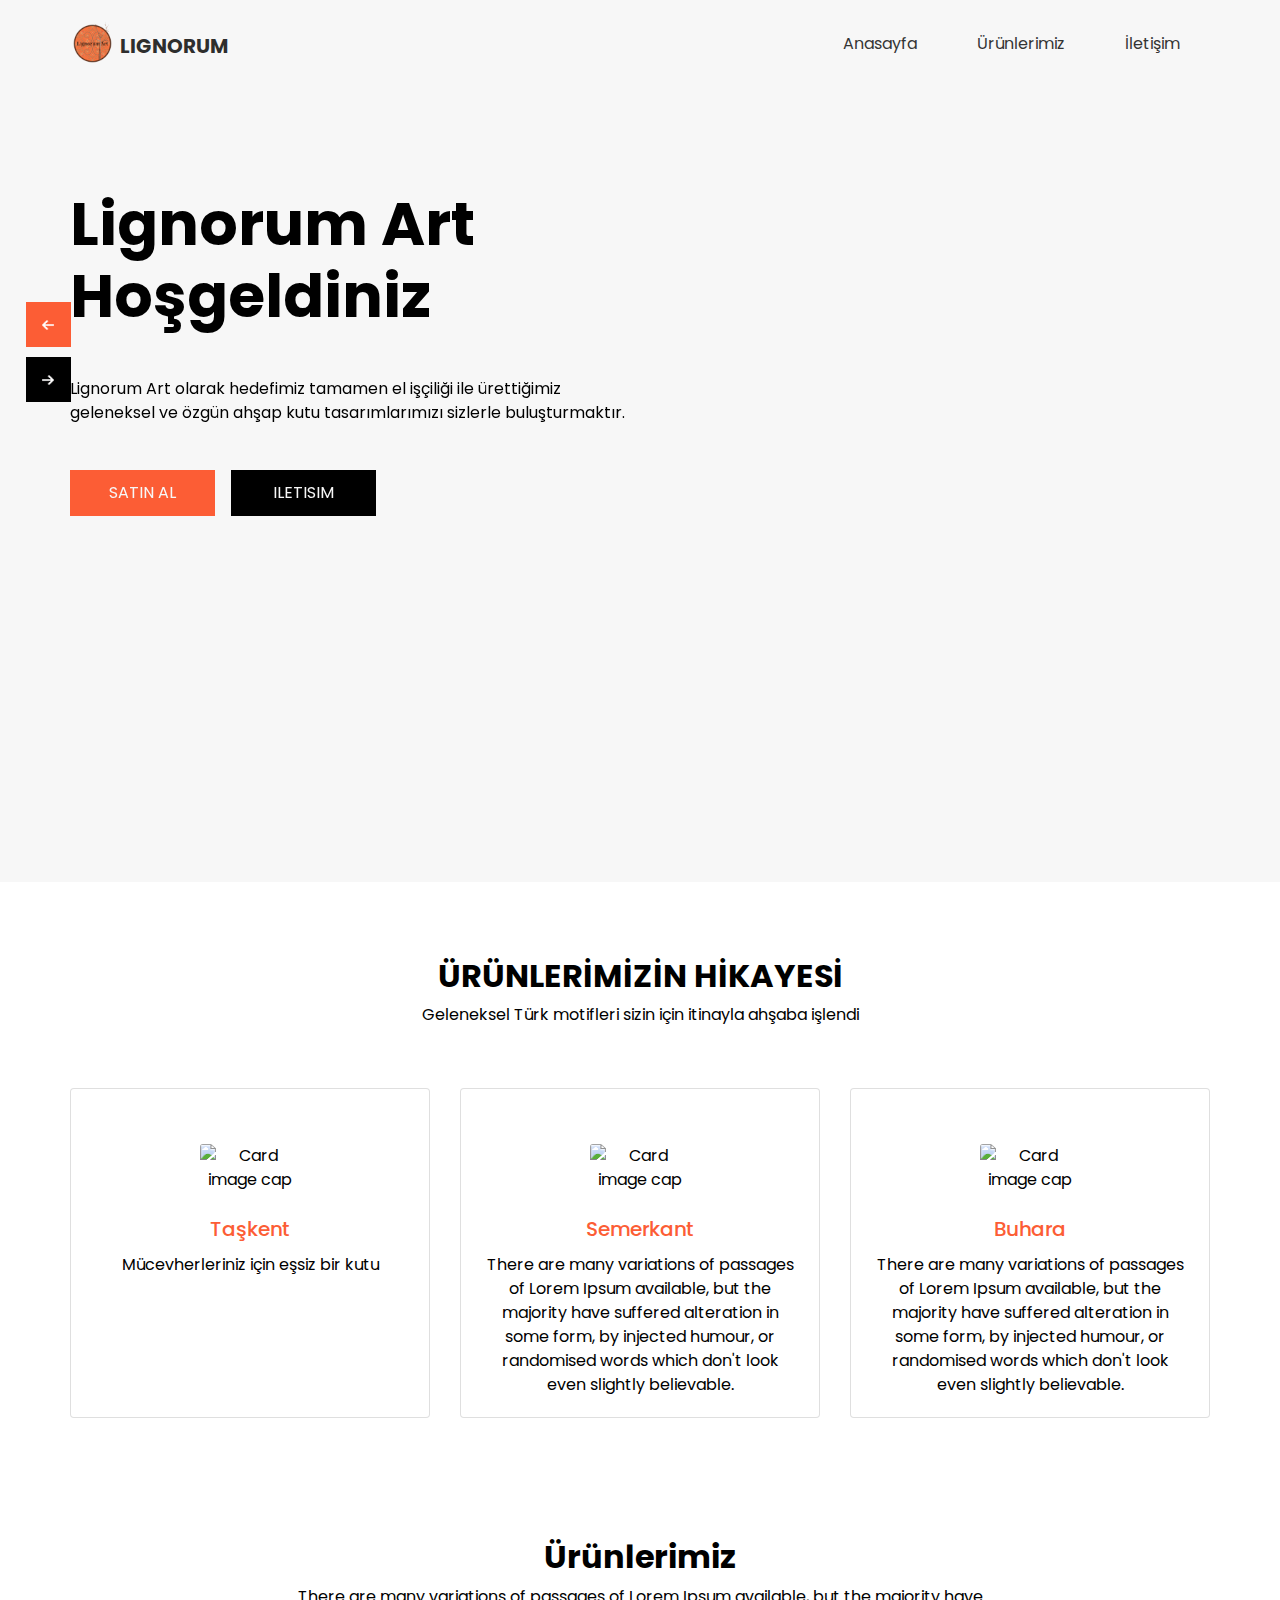
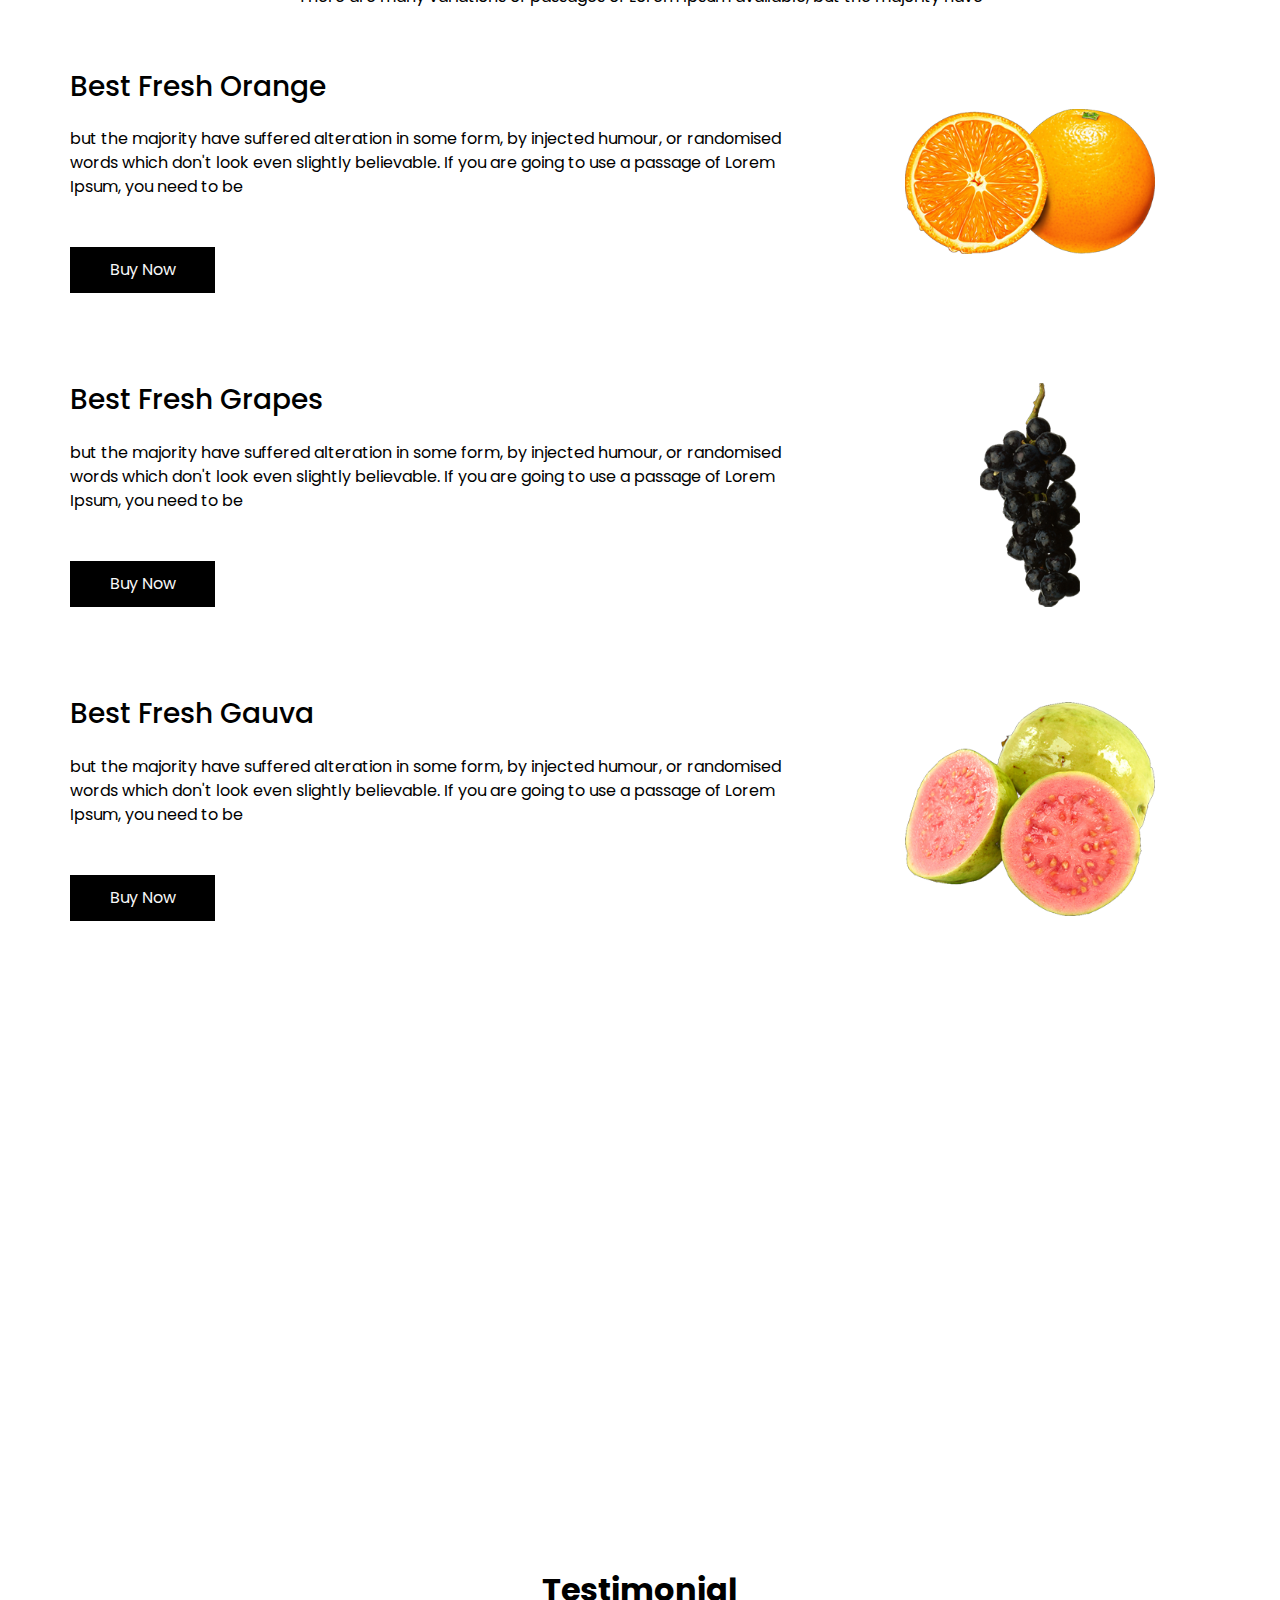
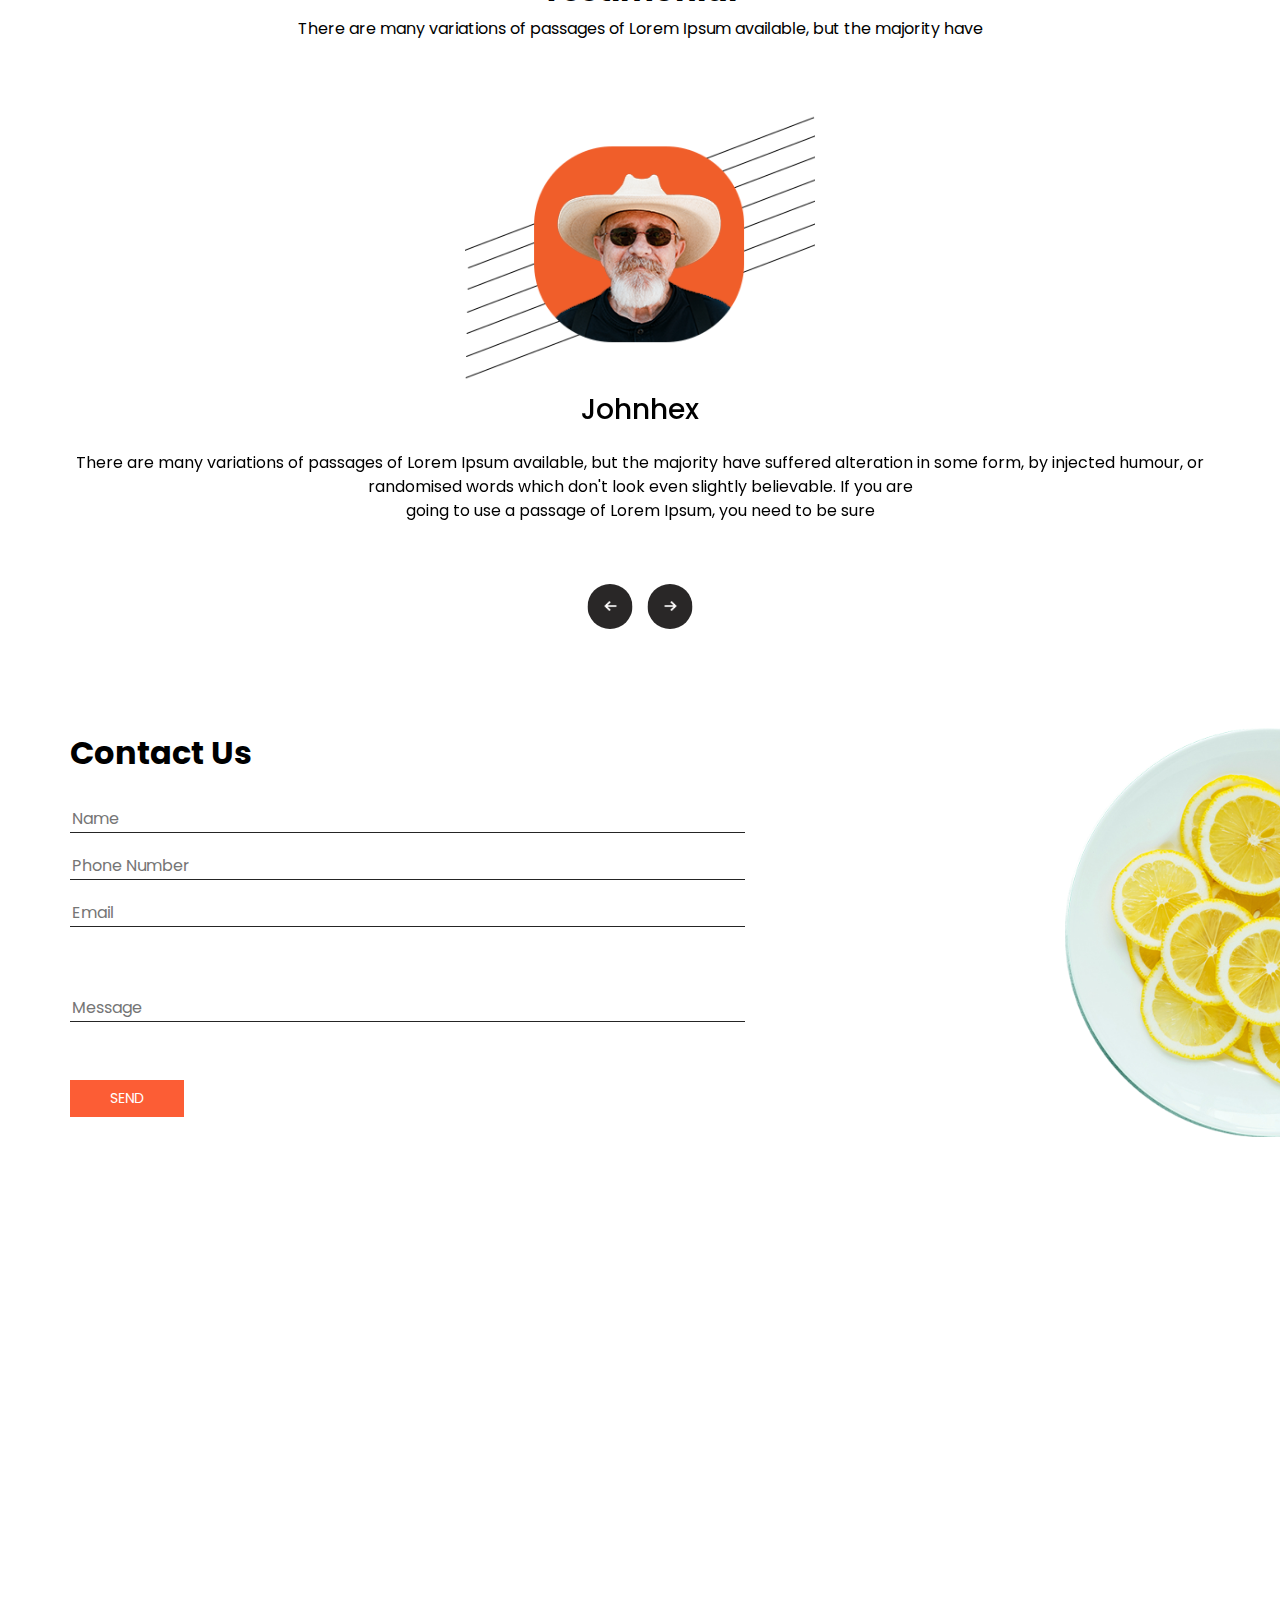
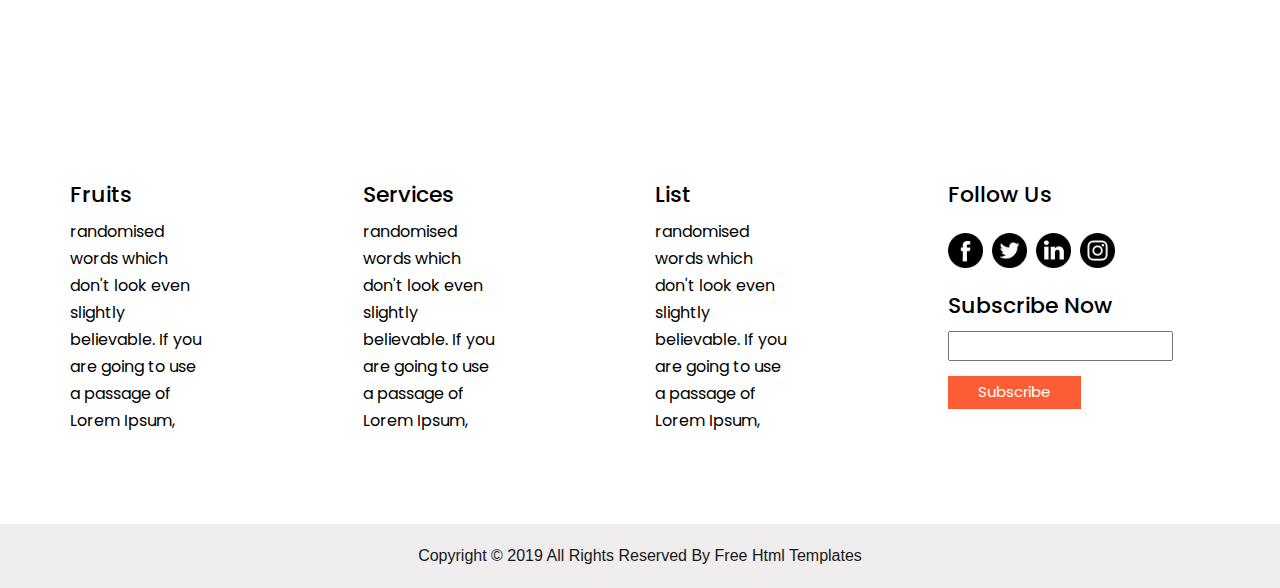
==== index.html @ dd956fb9 "Add files via upload" ====
<!DOCTYPE html>
<html>

<head>
  <!-- Basic -->
  <meta charset="utf-8" />
  <meta http-equiv="X-UA-Compatible" content="IE=edge" />
  <!-- Mobile Metas -->
  <meta name="viewport" content="width=device-width, initial-scale=1, shrink-to-fit=no" />
  <!-- Site Metas -->
  <meta name="keywords" content="" />
  <meta name="description" content="" />
  <meta name="author" content="" />

  <title>Lignorum</title>

  <!-- slider stylesheet -->
  <link rel="stylesheet" type="text/css"
    href="https://cdnjs.cloudflare.com/ajax/libs/OwlCarousel2/2.1.3/assets/owl.carousel.min.css" />

  <!-- bootstrap core css -->
  <link rel="stylesheet" type="text/css" href="css/bootstrap.css" />

  <!-- fonts style -->
  <link href="https://fonts.googleapis.com/css?family=Poppins:400,700&display=swap" rel="stylesheet" />
  <!-- Custom styles for this template -->
  <link href="css/style.css" rel="stylesheet" />
  <!-- responsive style -->
  <link href="css/responsive.css" rel="stylesheet" />
</head>

<body>
  <div class="hero_area">
    <!-- header section strats -->
    <header class="header_section">
      <div class="container">
        <nav class="navbar navbar-expand-lg custom_nav-container pt-3">
          <a class="navbar-brand" href="index.html">
            <img src="images/logo.png" alt="" /><span>
              Lignorum
            </span>
          </a>
          <button class="navbar-toggler" type="button" data-toggle="collapse" data-target="#navbarSupportedContent"
            aria-controls="navbarSupportedContent" aria-expanded="false" aria-label="Toggle navigation">
            <span class="navbar-toggler-icon"></span>
          </button>

          <div class="collapse navbar-collapse" id="navbarSupportedContent">
            <div class="d-flex ml-auto flex-column flex-lg-row align-items-center">
              <ul class="navbar-nav  ">
                <li class="nav-item active">
                  <a class="nav-link" href="index.html">Anasayfa <span class="sr-only">(current)</span></a>
                </li>
                <li class="nav-item">
                  <a class="nav-link" href="fruit.html"> Ürünlerimiz</a>
                </li>
                <!-- <li class="nav-item">
                  <a class="nav-link" href="service.html"> Services </a>
                </li> -->
                <li class="nav-item">
                  <a class="nav-link" href="contact.html">İletişim</a>
                </li>
              </ul>
              <!-- <form class="form-inline my-2 my-lg-0 ml-0 ml-lg-4 mb-3 mb-lg-0">
                <button class="btn  my-2 my-sm-0 nav_search-btn" type="submit"></button>
              </form> -->
            </div>
            <!-- <div class="quote_btn-container ml-0 ml-lg-4 d-flex justify-content-center">
              <a href="">
                Get A quote
              </a>
            </div> -->
          </div>
        </nav>
      </div>
    </header>
    <!-- end header section -->
    <!-- slider section -->
    <section class=" slider_section position-relative">
      <div id="carouselExampleControls" class="carousel slide" data-ride="carousel">
        <div class="carousel-inner">
          <div class="carousel-item active">
            <div class="slider_item-box">
              <div class="slider_item-container">
                <div class="container">
                  <div class="row">
                    <div class="col-md-6">
                      <div class="slider_item-detail">
                        <div>
                          <h1>
                            Lignorum Art <br />
                            Hoşgeldiniz
                          </h1>
                          <p>
                            Lignorum Art olarak hedefimiz tamamen el işçiliği ile ürettiğimiz geleneksel ve özgün ahşap kutu tasarımlarımızı sizlerle buluşturmaktır.
                          </p>
                          <div class="d-flex">
                            <a href="" class="text-uppercase custom_orange-btn mr-3">
                              satın al
                            </a>
                            <a href="" class="text-uppercase custom_dark-btn">
                              iletisim
                            </a>
                          </div>
                        </div>
                      </div>
                    </div>
                    <div class="col-md-6">
                      <div class="slider_img-box">
                        <div>
                          <img src="images/slider1.png" alt="" class="" />
                        </div>
                      </div>
                    </div>
                  </div>
                </div>
              </div>
            </div>
          </div>
          <div class="carousel-item">
            <div class="slider_item-box">
              <div class="slider_item-container">
                <div class="container">
                  <div class="row">
                    <div class="col-md-6">
                      <div class="slider_item-detail">
                        <div>
                          <h1>
                            Lignorum Art <br />
                            Hoşgeldiniz
                          </h1>
                          <p>
                            Ahşap kutularımızın tasarımını ve işlemelerini Özbekistan’ın tarihi dokusundan esinlenerek tasarlıyoruz, kutularımızın ismi bu sebeple Özbekistan’ın şehirlerinden seçilmiştir.
                          </p>
                          <div class="d-flex">
                            <a href="" class="text-uppercase custom_orange-btn mr-3">
                              Satın al
                            </a>
                            <a href="" class="text-uppercase custom_dark-btn">
                              iletişim
                            </a>
                          </div>
                        </div>
                      </div>
                    </div>
                    <div class="col-md-6">
                      <div class="slider_img-box">
                        <div>
                          <img src="images/slider2.png" alt="" class="" />
                        </div>
                      </div>
                    </div>
                  </div>
                </div>
              </div>
            </div>
          </div>
          <div class="carousel-item">
            <div class="slider_item-box">
              <div class="slider_item-container">
                <div class="container">
                  <div class="row">
                    <div class="col-md-6">
                      <div class="slider_item-detail">
                        <div>
                          <h1>
                            Lignorum Art <br />
                            Hoşgeldiniz
                          </h1>
                          <p>
                            Özel tasarlanan ahşap kutular; mücevher ve takı kutusu, tesbih kutusu, kalemlik ve sevdiklerinize vereceğiniz anlamlı bir hediye olarak özenle işlenir.
                          </p>
                          <div class="d-flex">
                            <a href="" class="text-uppercase custom_orange-btn mr-3">
                              Satın Al
                            </a>
                            <a href="" class="text-uppercase custom_dark-btn">
                              iletişim
                            </a>
                          </div>
                        </div>
                      </div>
                    </div>
                    <div class="col-md-6">
                      <div class="slider_img-box">
                        <div>
                          <img src="images/slider3.png" alt="" class="" />
                        </div>
                      </div>
                    </div>
                  </div>
                </div>
              </div>
            </div>
          </div>
        </div>
        <div class="custom_carousel-control">
          <a class="carousel-control-prev" href="#carouselExampleControls" role="button" data-slide="prev">
            <span class="sr-only">Previous</span>
          </a>
          <a class="carousel-control-next" href="#carouselExampleControls" role="button" data-slide="next">
            <span class="sr-only">Next</span>
          </a>
        </div>
      </div>
    </section>

    <!-- end slider section -->
  </div>

  <!-- service section -->

  <section class="service_section layout_padding ">
    <div class="container">
      <h2 class="custom_heading">ÜRÜNLERİMİZİN HİKAYESİ</h2>
      <p class="custom_heading-text">
        Geleneksel Türk motifleri sizin için itinayla ahşaba işlendi 
      </p>
      <div class=" layout_padding2">
        <div class="card-deck">
          <div class="card">
            <img class="card-img-top" src="images/service1.png" alt="Card image cap" />
            <div class="card-body">
              <h5 class="card-title">Taşkent</h5>
              <p class="card-text">
                Mücevherleriniz için eşsiz bir kutu
              </p>
            </div>
          </div>
          <div class="card">
            <img class="card-img-top" src="images/service2.png" alt="Card image cap" />
            <div class="card-body">
              <h5 class="card-title">Semerkant</h5>
              <p class="card-text">
                There are many variations of passages of Lorem Ipsum
                available, but the majority have suffered alteration in some
                form, by injected humour, or randomised words which don't look
                even slightly believable.
              </p>
            </div>
          </div>
          <div class="card">
            <img class="card-img-top" src="images/service3.png" alt="Card image cap" />
            <div class="card-body">
              <h5 class="card-title">Buhara</h5>
              <p class="card-text">
                There are many variations of passages of Lorem Ipsum
                available, but the majority have suffered alteration in some
                form, by injected humour, or randomised words which don't look
                even slightly believable.
              </p>
            </div>
          </div>
        </div>
      </div>
      <!-- <div class="d-flex justify-content-center">
        <a href="" class="custom_dark-btn">
          DAHA FAZLA
        </a>
      </div> -->
    </div>
  </section>

  <!-- end service section -->

  <!-- fruits section -->

  <section class="fruit_section">
    <div class="container">
      <h2 class="custom_heading">Ürünlerimiz</h2>
      <p class="custom_heading-text">
        There are many variations of passages of Lorem Ipsum available, but
        the majority have
      </p>
      <div class="row layout_padding2">
        <div class="col-md-8">
          <div class="fruit_detail-box">
            <h3>
              Best Fresh Orange
            </h3>
            <p class="mt-4 mb-5">
              but the majority have suffered alteration in some form, by
              injected humour, or randomised words which don't look even
              slightly believable. If you are going to use a passage of Lorem
              Ipsum, you need to be
            </p>
            <div>
              <a href="" class="custom_dark-btn">
                Buy Now
              </a>
            </div>
          </div>
        </div>
        <div class="col-md-4 d-flex justify-content-center align-items-center">
          <div class="fruit_img-box d-flex justify-content-center align-items-center">
            <img src="images/orange.png" alt="" class="" width="250px" />
          </div>
        </div>
      </div>
      <div class="row layout_padding2">
        <div class="col-md-8">
          <div class="fruit_detail-box">
            <h3>
              Best Fresh Grapes
            </h3>
            <p class="mt-4 mb-5">
              but the majority have suffered alteration in some form, by
              injected humour, or randomised words which don't look even
              slightly believable. If you are going to use a passage of Lorem
              Ipsum, you need to be
            </p>
            <div>
              <a href="" class="custom_dark-btn">
                Buy Now
              </a>
            </div>
          </div>
        </div>
        <div class="col-md-4 d-flex justify-content-center align-items-center">
          <div class="fruit_img-box d-flex justify-content-center ">
            <img src="images/grapes.png" alt="" class="" width="100px" />
          </div>
        </div>
      </div>
      <div class="row layout_padding2-top layout_padding-bottom">
        <div class="col-md-8">
          <div class="fruit_detail-box">
            <h3>
              Best Fresh Gauva
            </h3>
            <p class="mt-4 mb-5">
              but the majority have suffered alteration in some form, by
              injected humour, or randomised words which don't look even
              slightly believable. If you are going to use a passage of Lorem
              Ipsum, you need to be
            </p>
            <div>
              <a href="" class="custom_dark-btn">
                Buy Now
              </a>
            </div>
          </div>
        </div>
        <div class="col-md-4 d-flex justify-content-center align-items-center">
          <div class="fruit_img-box d-flex justify-content-center align-items-center">
            <img src="images/gauva.png" alt="" class="" width="250px" />
          </div>
        </div>
      </div>
    </div>
  </section>

  <!-- end fruits section -->

  <!-- tasty section -->
  <section class="tasty_section">
    <div class="container_fluid">
      <h2>
        El yapımı
      </h2>
    </div>
  </section>

  <!-- end tasty section -->

  <!-- client section -->

  <section class="client_section layout_padding">
    <div class="container">
      <h2 class="custom_heading">Testimonial</h2>
      <p class="custom_heading-text">
        There are many variations of passages of Lorem Ipsum available, but
        the majority have
      </p>
      <div>
        <div id="carouselExampleControls-2" class="carousel slide" data-ride="carousel">
          <div class="carousel-inner">
            <div class="carousel-item active">
              <div class="client_container layout_padding2">
                <div class="client_img-box">
                  <img src="images/client.png" alt="" />
                </div>
                <div class="client_detail">
                  <h3>
                    Johnhex
                  </h3>
                  <p class="custom_heading-text">
                    There are many variations of passages of Lorem Ipsum
                    available, but the majority have suffered alteration in
                    some form, by injected humour, or randomised words which
                    don't look even slightly believable. If you are <br />
                    going to use a passage of Lorem Ipsum, you need to be sure
                  </p>
                </div>
              </div>
            </div>
            <div class="carousel-item">
              <div class="client_container layout_padding2">
                <div class="client_img-box">
                  <img src="images/client.png" alt="" />
                </div>
                <div class="client_detail">
                  <h3>
                    Johnhex
                  </h3>
                  <p class="custom_heading-text">
                    There are many variations of passages of Lorem Ipsum
                    available, but the majority have suffered alteration in
                    some form, by injected humour, or randomised words which
                    don't look even slightly believable. If you are <br />
                    going to use a passage of Lorem Ipsum, you need to be sure
                  </p>
                </div>
              </div>
            </div>
            <div class="carousel-item">
              <div class="client_container layout_padding2">
                <div class="client_img-box">
                  <img src="images/client.png" alt="" />
                </div>
                <div class="client_detail">
                  <h3>
                    Johnhex
                  </h3>
                  <p class="custom_heading-text">
                    There are many variations of passages of Lorem Ipsum
                    available, but the majority have suffered alteration in
                    some form, by injected humour, or randomised words which
                    don't look even slightly believable. If you are <br />
                    going to use a passage of Lorem Ipsum, you need to be sure
                  </p>
                </div>
              </div>
            </div>
          </div>
          <div class="custom_carousel-control">
            <a class="carousel-control-prev" href="#carouselExampleControls-2" role="button" data-slide="prev">
              <span class="" aria-hidden="true"></span>
              <span class="sr-only">Previous</span>
            </a>
            <a class="carousel-control-next" href="#carouselExampleControls-2" role="button" data-slide="next">
              <span class="" aria-hidden="true"></span>
              <span class="sr-only">Next</span>
            </a>
          </div>

        </div>
      </div>
    </div>
  </section>

  <!-- end client section -->

  <!-- contact section -->
  <section class="contact_section layout_padding">
    <div class="container">
      <h2 class="font-weight-bold">
        Contact Us
      </h2>
      <div class="row">
        <div class="col-md-8 mr-auto">
          <form action="">
            <div class="contact_form-container">
              <div>
                <div>
                  <input type="text" placeholder="Name">
                </div>
                <div>
                  <input type="text" placeholder="Phone Number">
                </div>
                <div>
                  <input type="email" placeholder="Email">
                </div>

                <div class="mt-5">
                  <input type="text" placeholder="Message">
                </div>
                <div class="mt-5">
                  <button type="submit">
                    send
                  </button>
                </div>
              </div>

            </div>

          </form>
        </div>
      </div>
    </div>
  </section>
  <!-- end contact section -->


  <!-- map section -->
  <section class="map_section">
    <div id="map" class="h-100 w-100 ">
    </div>
  </section>

  <!-- end map section -->

  <section class="info_section layout_padding">
    <div class="container">
      <div class="row">
        <div class="col-md-3">
          <h5>
            Fruits
          </h5>
          <ul>
            <li>
              randomised
            </li>
            <li>
              words which
            </li>
            <li>
              don't look even
            </li>
            <li>
              slightly
            </li>
            <li>
              believable. If you
            </li>
            <li>
              are going to use
            </li>
            <li>
              a passage of
            </li>
            <li>
              Lorem Ipsum,
            </li>
          </ul>
        </div>
        <div class="col-md-3">
          <h5>
            Services
          </h5>
          <ul>
            <li>
              randomised
            </li>
            <li>
              words which
            </li>
            <li>
              don't look even
            </li>
            <li>
              slightly
            </li>
            <li>
              believable. If you
            </li>
            <li>
              are going to use
            </li>
            <li>
              a passage of
            </li>
            <li>
              Lorem Ipsum,
            </li>
          </ul>
        </div>
        <div class="col-md-3">
          <h5>
            List
          </h5>
          <ul>
            <li>
              randomised
            </li>
            <li>
              words which
            </li>
            <li>
              don't look even
            </li>
            <li>
              slightly
            </li>
            <li>
              believable. If you
            </li>
            <li>
              are going to use
            </li>
            <li>
              a passage of
            </li>
            <li>
              Lorem Ipsum,
            </li>
          </ul>
        </div>
        <div class="col-md-3">
          <div class="social_container">
            <h5>
              Follow Us
            </h5>
            <div class="social-box">
              <a href="">
                <img src="images/fb.png" alt="">
              </a>

              <a href="">
                <img src="images/twitter.png" alt="">
              </a>
              <a href="">
                <img src="images/linkedin.png" alt="">
              </a>
              <a href="">
                <img src="images/instagram.png" alt="">
              </a>
            </div>
          </div>
          <div class="subscribe_container">
            <h5>
              Subscribe Now
            </h5>
            <div class="form_container">
              <form action="">
                <input type="email">
                <button type="submit">
                  Subscribe
                </button>
              </form>
            </div>
          </div>
        </div>
      </div>
    </div>
  </section>



  <!-- footer section -->
  <section class="container-fluid footer_section">
    <p>
      Copyright &copy; 2019 All Rights Reserved By
      <a href="https://html.design/">Free Html Templates</a>
    </p>
  </section>
  <!-- footer section -->

  <script type="text/javascript" src="js/jquery-3.4.1.min.js"></script>
  <script type="text/javascript" src="js/bootstrap.js"></script>

  <script>
    // This example adds a marker to indicate the position of Bondi Beach in Sydney,
    // Australia.
    function initMap() {
      var map = new google.maps.Map(document.getElementById('map'), {
        zoom: 11,
        center: {
          lat: 40.645037,
          lng: -73.880224
        },
      });

      var image = 'images/maps-and-flags.png';
      var beachMarker = new google.maps.Marker({
        position: {
          lat: 40.645037,
          lng: -73.880224
        },
        map: map,
        icon: image
      });
    }
  </script>
  <!-- google map js -->
  <script src="https://maps.googleapis.com/maps/api/js?key=AIzaSyA8eaHt9Dh5H57Zh0xVTqxVdBFCvFMqFjQ&callback=initMap">
  </script>
  <!-- end google map js -->
</body>

</html>
---- css/style.css ----
body {
  font-family: 'Poppins', sans-serif;
  color: #000000;
  background-color: #ffffff;
}

.layout_padding {
  padding: 75px 0;
}

.layout_padding2 {
  padding: 45px 0;
}

.layout_padding2-top {
  padding-top: 45px;
}


.layout_padding2-bottom {
  padding-bottom: 45px;
}

.layout_padding-top {
  padding-top: 75px;
}

.layout_padding-bottom {
  padding-bottom: 75px;
}


.custom_dark-btn,
.custom_orange-btn {
  display: inline-block;
  padding: 10px 0;
  text-align: center;
  width: 145px;
  outline: none;
  color: #f7f7f7;
  border: 1px solid transparent;
}

.custom_dark-btn {
  background-color: #000000;
}

.custom_dark-btn:hover {
  border: 1px solid #000000;
  color: #000000;
  background-color: transparent;
}

.custom_orange-btn {
  background-color: #fc5d35;
}

.custom_orange-btn:hover {
  border: 1px solid #fc5d35;
  color: #fc5d35;
  background-color: transparent;
}

.custom_heading {
  text-align: center;
  font-weight: bold;
}

.custom_heading-text {
  text-align: center;
}


/*header section*/
.hero_area {
  height: 98vh;
  background-color: #f7f7f7;
}

.hero_area.sub_pages {
  height: auto;
}

.header_section {}

.header_section .container-fluid {
  padding-right: 25px;
  padding-left: 25px;
}

.header_section .nav_container {
  margin: 0 auto;
}

.custom_nav-container.navbar-expand-lg .navbar-nav .nav-link {
  padding: 10px 30px;
  color: #343434;
  text-align: center
}

a,
a:hover,
a:focus {
  text-decoration: none;
}

a:hover,
a:focus {
  color: initial;
}

.btn,
.btn:focus {
  outline: none !important;
  box-shadow: none;
}



.navbar-brand,
.navbar-brand:hover {
  text-transform: uppercase;
  font-weight: bold;
  font-size: 24px;
  color: #fafcfd;
}

.custom_nav-container .nav_search-btn {
  background-image: url(../images/search-icon.png);

  background-size: 22px;
  background-repeat: no-repeat;
  background-position-y: 7px;
  width: 35px;
  height: 35px;
  padding: 0;
  border: none;
}

.navbar-brand {
  display: flex;
  align-items: center;
}

.navbar-brand img {
  width: 45px;
  margin-right: 5px;
}

.navbar-brand span {
  font-size: 20px;
  font-weight: 700;
  color: #2e2e2d;
  margin-top: 5px;
}

.custom_nav-container {
  z-index: 99999;
  padding: 15px 0;
}

.custom_nav-container .navbar-toggler {
  outline: none;
}

.custom_nav-container .navbar-toggler .navbar-toggler-icon {
  background-image: url(../images/menu.png);
  background-size: 55px;
}

.quote_btn-container a {
  display: inline-block;
  padding: 5px 15px;
  background-color: #fc5d35;
  color: #f7f7f7;
  font-size: 14px;
  text-transform: uppercase;
}

/*end header section*/

/* slider section */
.slider_section {
  padding-top: 8%;
}

.slider_item-box {
  width: 100%;
  height: 100%;
}

.slider_item-box .container {
  height: 100%;
}

.slider_img-box {
  width: 85%;
  margin: 0 auto;
}

.slider_img-box img {
  width: 100%;
}

.slider_item-container {
  display: flex;
  align-items: center;
  width: 100%;
  height: 100%;
  background-repeat: no-repeat;
}

.slider_item-container .slider_item-detail {}

.slider_item-detail h1 {
  font-weight: 700;
  font-size: 60px;
  width: 95%;
}

.slider_item-detail p {
  margin: 45px 0;
}

.slider_call-btn {
  display: inline-block;
  padding: 8px 20px;
  background-color: #edb040;
  color: #fefdfd;
  border-radius: 20px;
}

.slider_section #carouselExampleControls,
.carousel-inner,
.carousel-item {
  height: 100%;
}

.slider_section .custom_carousel-control {
  position: absolute;
  top: 50%;
  left: 2%;
  width: 105px;
  transform: translateY(-50%);
}

.slider_section .custom_carousel-control .carousel-control-prev,
.slider_section .custom_carousel-control .carousel-control-next {
  margin: 10px 0;
  position: relative;
  width: 45px;
  height: 45px;
  border: none;
  opacity: 1;
  background-repeat: no-repeat;
  background-size: 12px;
  background-position: center;
}

.slider_section .custom_carousel-control .carousel-control-prev {
  background-image: url(../images/prev.png);
  background-color: #fc5d35;
}

.slider_section .custom_carousel-control .carousel-control-next {
  background-image: url(../images/next.png);
  background-color: #000000;
}

/* end slider section */


/* service section */
.service_section .card .card-img-top {
  width: 100px;
  margin: 55px auto 5px auto;
}

.service_section .card {
  text-align: center;
  box-sizing: border-box;
  position: relative;
}

.service_section .card .card-title {
  color: #fc5d35;

}

.service_section .card::after {
  content: "";
  position: absolute;
  width: 100%;
  height: 7px;
  background-color: transparent;
}

.service_section .card:hover {
  cursor: pointer;
  border: none;
  border-radius: 0;
  -webkit-box-shadow: 0px 1px 4px 0px rgba(0, 0, 0, 0.2);
  -moz-box-shadow: 0px 1px 4px 0px rgba(0, 0, 0, 0.2);
  box-shadow: 0px 1px 4px 0px rgba(0, 0, 0, 0.2);

}

.service_section .card:hover::after {
  background-color: #fc5d35;
}

/* end service section */






/* tasty section */

.tasty_section {
  width: 100%;
  height: 500px;
  background-image: url(../images/background.png);
  background-repeat: no-repeat;
  background-size: cover;
  display: flex;
  justify-content: center;
  align-items: center;

}

.tasty_section h2 {
  font-size: 125px;
  text-align: center;
  font-weight: bold;
  color: #ffffff;
  text-transform: uppercase;
}

/* end tasty section */

/* client section */
.client_container {
  display: flex;
  flex-direction: column;
  justify-content: center;
  align-items: center;
}

.client_img-box {
  width: 350px;
}

.client_img-box img {
  width: 100%
}

.client_container h3 {
  text-align: center;
  margin-bottom: 25px;
}


.client_section .custom_carousel-control {
  position: absolute;
  top: 100%;
  left: 50%;
  width: 105px;
  transform: translateX(-50%);
}

.client_section .custom_carousel-control .carousel-control-prev,
.client_section .custom_carousel-control .carousel-control-next {
  width: 45px;
  height: 45px;
  border: none;
  border-radius: 100%;
  opacity: 1;
  background-repeat: no-repeat;
  background-size: 12px;
  background-position: center;
  background-color: #292727;
}

.client_section .custom_carousel-control .carousel-control-prev:hover,
.client_section .custom_carousel-control .carousel-control-next:hover {
  background-color: #fc5d35;
}

.client_section .custom_carousel-control .carousel-control-prev {
  background-image: url(../images/prev.png);
}

.client_section .custom_carousel-control .carousel-control-next {
  background-image: url(../images/next.png);
}

/* end client section */

/* contact section */

.contact_section {
  background-image: url(../images/orange-dish.png);
  background-repeat: no-repeat;
  background-size: 215px;
  background-position: right center;
}

.contact_section input {
  border: none;
  outline: none;
  border-bottom: .8px solid #252525;
  width: 90%;
  margin: 10px 0;
}

.contact_form-container {
  padding: 15px 0 15px 0;

}

.contact_form-container button {
  border: none;
  background-color: #fc5d35;
  color: #fff;
  padding: 8px 40px;
  text-transform: uppercase;
  font-size: 14px;
}


/* contact section */

/* map section */
.map_section {
  height: 500px;
}


/* end map section */

/* info section */
.info_section ul {
  padding: 0;
}

.info_section ul li {
  list-style-type: none;
  margin: 3px 0;

}

.info_section h5 {
  margin-bottom: 12px;
  font-size: 22px;
}

.info_section .social-box {
  margin: 25px 0;
}

.info_section .social-box img {
  width: 35px;
  margin-right: 5px;
}

.info_section .form_container input {
  width: 225px;
  height: 30px;
}

.info_section .form_container button {
  background-color: #fc5d35;
  border: none;
  outline: none;
  color: #fff;
  padding: 5px 30px;
  margin-top: 15px;
  font-size: 15px;
}

/* end info section */


/* footer section*/

.footer_section {
  background-color: #efeded;
  padding: 20px 0;
  font-family: "Roboto", sans-serif;
}

.footer_section p {
  color: #191818;
  margin: 0;
  text-align: center;
}

.footer_section a {
  color: #191818;
}

/* end footer section*/
---- css/responsive.css ----
@media (max-width: 1120px) {
    .hero_area {
        height: auto;
    }

    .slider_section {
        padding: 50px 0;

    }
}

@media (max-width: 992px) {
    .custom_nav-container .nav_search-btn {
        background-position: center;
    }

    .service_section .card-deck {

        flex-direction: column;

    }

    .service_section .card-deck .card {
        margin-bottom: 25px;
    }
}

@media (max-width: 768px) {

    .slider_img-box {

        width: 85%;
        margin: 65px auto;

    }

    .slider_section .custom_carousel-control {

        position: absolute;
        top: 100%;
        left: 50%;
        width: 105px;
        transform: translate(-50%, -50%);
        display: flex;
        justify-content: space-between;

    }

    .fruit_section .fruit_detail-box {

        margin-bottom: 40px;
        text-align: center;

    }

    .fruit_detail-box>div {

        display: flex;
        justify-content: center;

    }

    .contact_section {
        background-size: 105px;
    }

    .contact_section input {

        background-color: transparent;

    }

    .info_section .col-md-3 {
        text-align: center;
    }

    .info_section .col-md-3:not(:nth-last-child(1)) {

        margin-bottom: 35px;
    }

    .tasty_section h2 {

        font-size: 80px;
    }
}

@media (max-width: 576px) {
    .slider_item-container .slider_item-detail {

        text-align: center;

    }

    .slider_item-container .slider_item-detail .d-flex {

        justify-content: center;

    }
}

@media (max-width: 480px) {}

@media (max-width: 400px) {}

@media (max-width: 360px) {}

@media (min-width: 1200px) {
    .container {
        max-width: 1170px;
    }

}
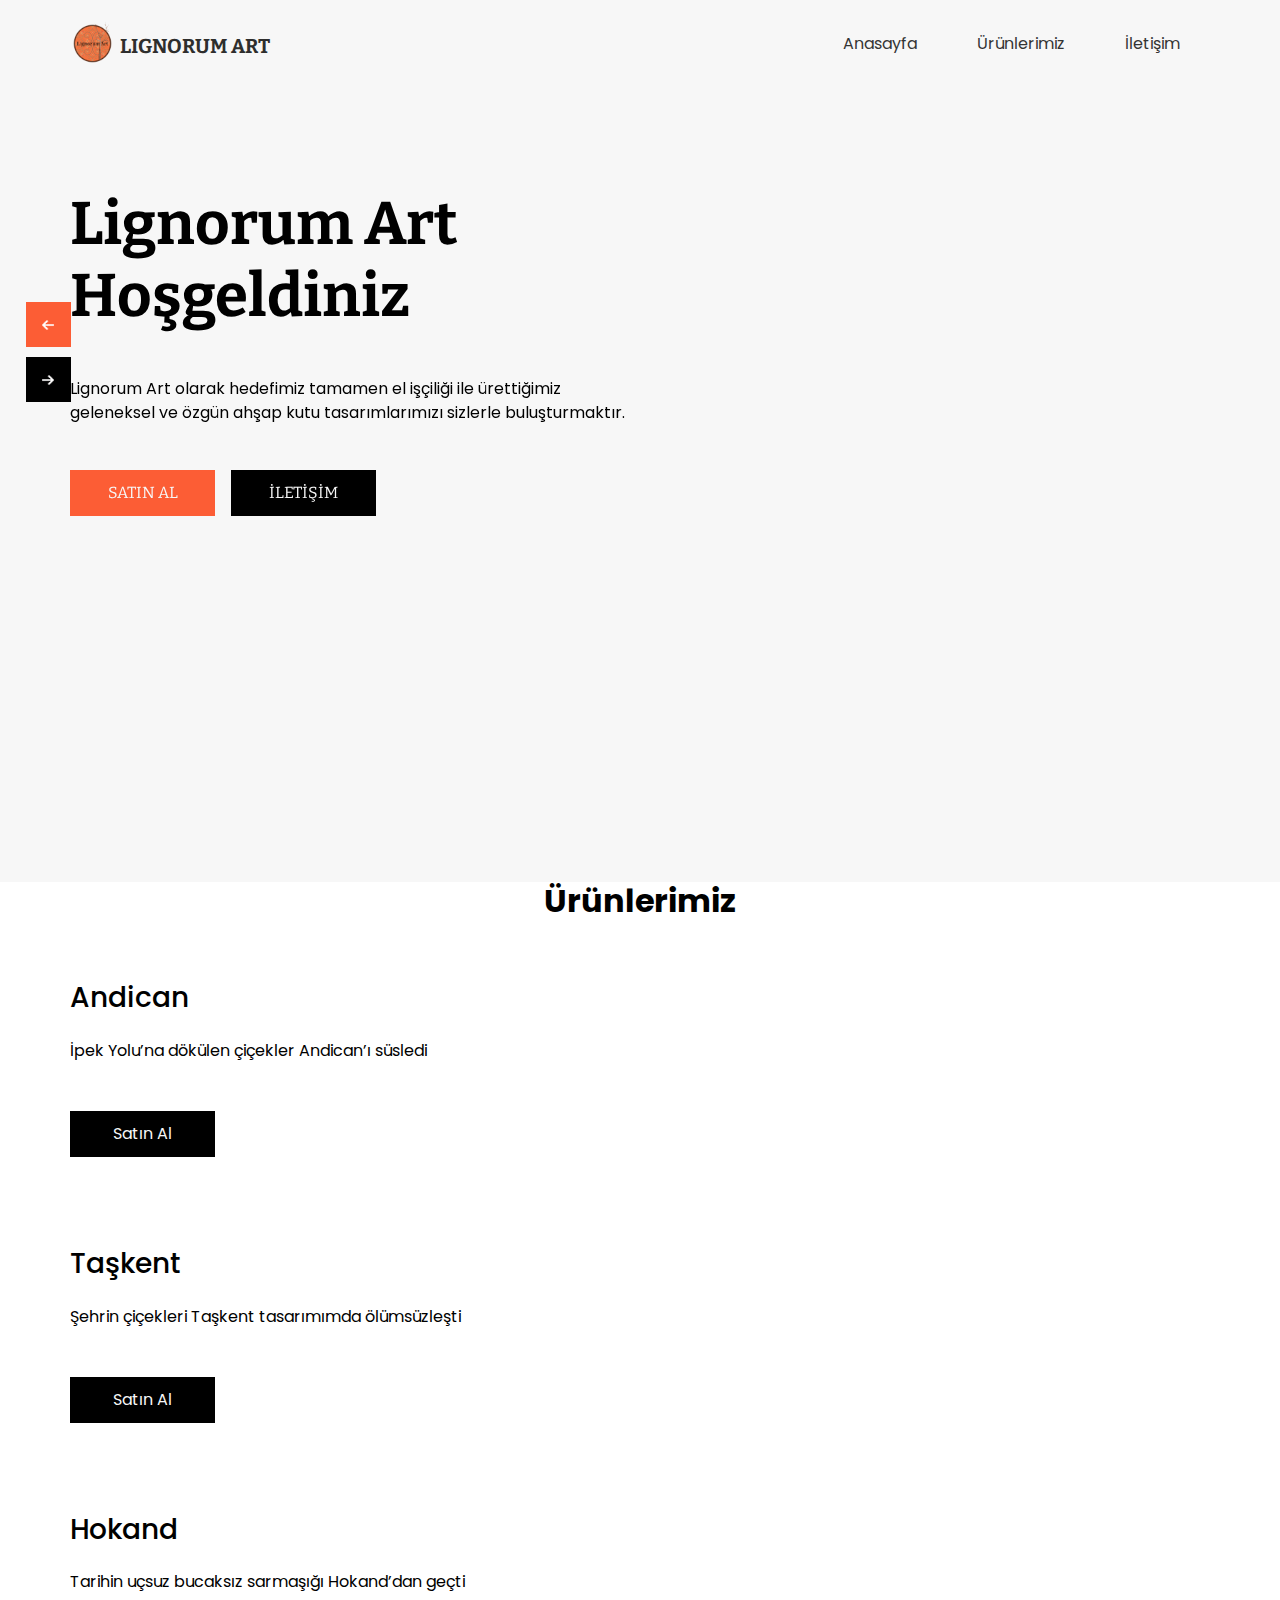
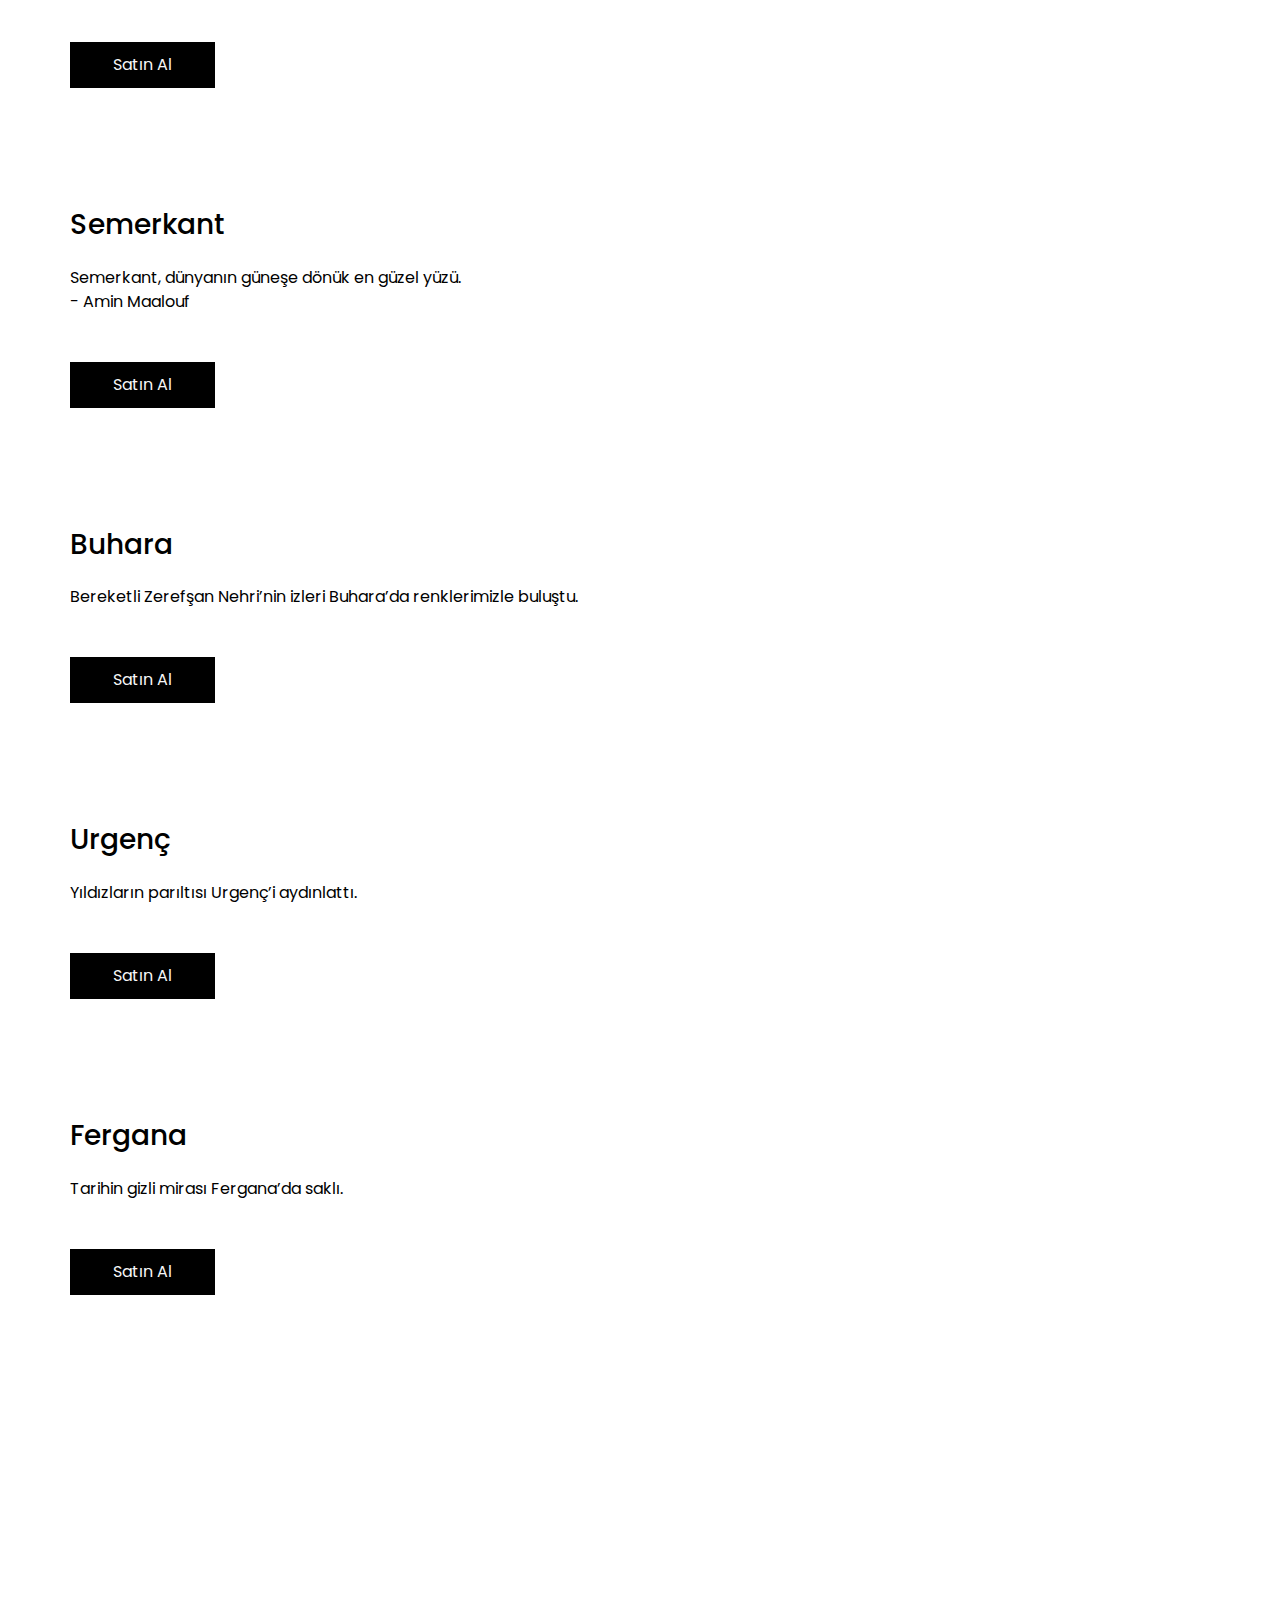
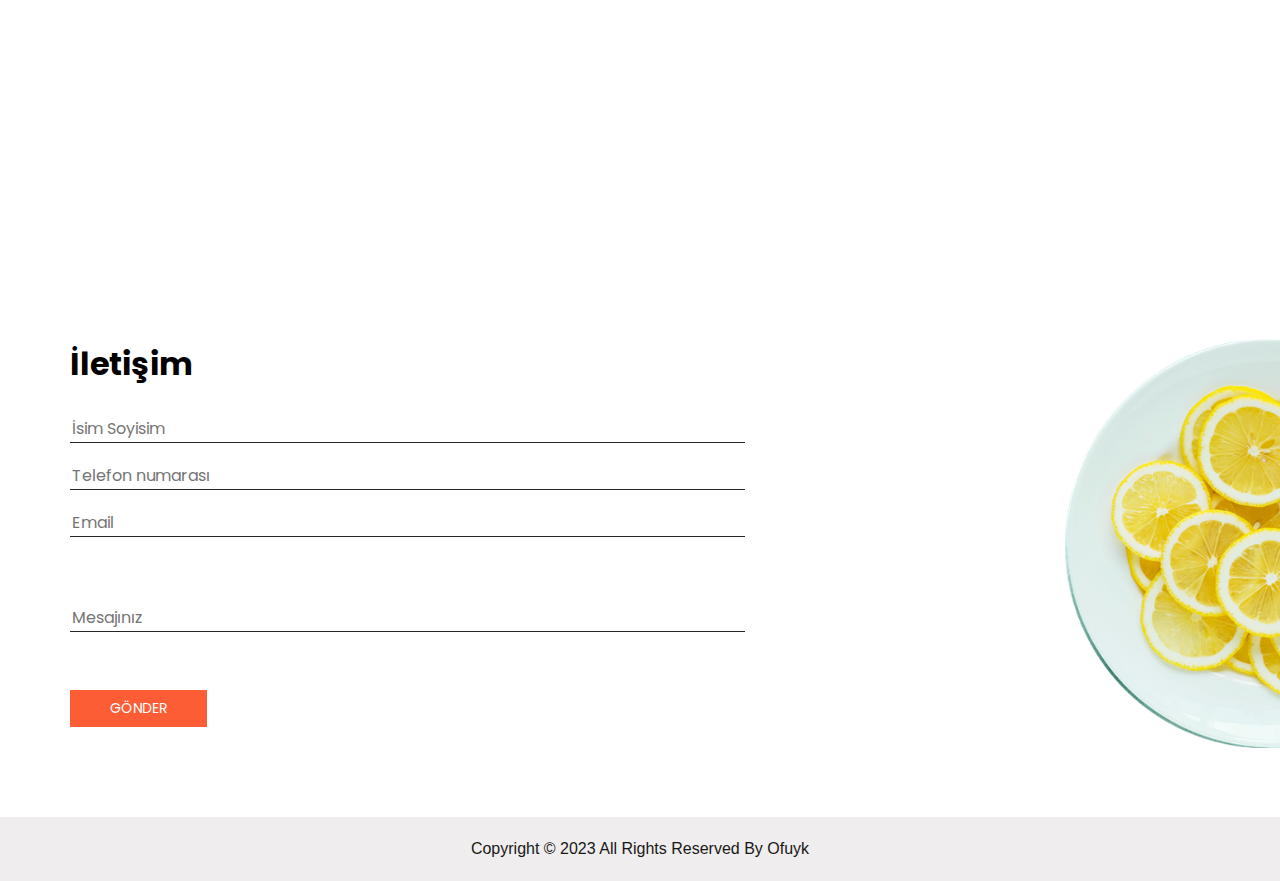
==== commit b80c45c0: "Update index.html" ====
--- a/index.html
+++ b/index.html
@@ -12,6 +12,7 @@
   <meta name="description" content="" />
   <meta name="author" content="" />
 
+
   <title>Lignorum</title>
 
   <!-- slider stylesheet -->
@@ -27,17 +28,29 @@
   <link href="css/style.css" rel="stylesheet" />
   <!-- responsive style -->
   <link href="css/responsive.css" rel="stylesheet" />
+
+
+
+  <!-- abril font -->
+  <link rel="preconnect" href="https://fonts.googleapis.com">
+<link rel="preconnect" href="https://fonts.gstatic.com" crossorigin>
+<link href="https://fonts.googleapis.com/css2?family=Caveat:wght@700&display=swap" rel="stylesheet">
 </head>
 
 <body>
   <div class="hero_area">
     <!-- header section strats -->
     <header class="header_section">
+      <!-- logo font -->
+      <style>
+        @import url('https://fonts.googleapis.com/css2?family=Bitter:ital,wght@0,600;1,500&family=Oswald:wght@700&display=swap');
+      </style>
+
       <div class="container">
         <nav class="navbar navbar-expand-lg custom_nav-container pt-3">
-          <a class="navbar-brand" href="index.html">
+          <a class="navbar-brand" href="index.html" style="font-family: 'Bitter', serif;">
             <img src="images/logo.png" alt="" /><span>
-              Lignorum
+              Lignorum Art
             </span>
           </a>
           <button class="navbar-toggler" type="button" data-toggle="collapse" data-target="#navbarSupportedContent"
@@ -51,6 +64,7 @@
                 <li class="nav-item active">
                   <a class="nav-link" href="index.html">Anasayfa <span class="sr-only">(current)</span></a>
                 </li>
+                
                 <li class="nav-item">
                   <a class="nav-link" href="fruit.html"> Ürünlerimiz</a>
                 </li>
@@ -76,6 +90,15 @@
     </header>
     <!-- end header section -->
     <!-- slider section -->
+
+    <style>
+      @import url('https://fonts.googleapis.com/css2?family=Oswald:wght@700&display=swap');
+    </style>
+
+<style>
+  @import url('https://fonts.googleapis.com/css2?family=Bitter:ital,wght@1,500&family=Oswald:wght@700&display=swap');
+</style>
+      
     <section class=" slider_section position-relative">
       <div id="carouselExampleControls" class="carousel slide" data-ride="carousel">
         <div class="carousel-inner">
@@ -87,7 +110,7 @@
                     <div class="col-md-6">
                       <div class="slider_item-detail">
                         <div>
-                          <h1>
+                          <h1 style="font-family: 'Bitter', serif;">
                             Lignorum Art <br />
                             Hoşgeldiniz
                           </h1>
@@ -95,11 +118,11 @@
                             Lignorum Art olarak hedefimiz tamamen el işçiliği ile ürettiğimiz geleneksel ve özgün ahşap kutu tasarımlarımızı sizlerle buluşturmaktır.
                           </p>
                           <div class="d-flex">
-                            <a href="" class="text-uppercase custom_orange-btn mr-3">
+                            <a href="https://www.shopier.com/ShowProductNew/storefront.php?shop=LignorumArt&sid=Z091RUVPS0swN2twRHZZQTBfLTFfIF8g" class="text-uppercase custom_orange-btn mr-3" style="font-family: 'Bitter', serif;">
                               satın al
                             </a>
-                            <a href="" class="text-uppercase custom_dark-btn">
-                              iletisim
+                            <a href="" class="text-uppercase custom_dark-btn" style="font-family: 'Bitter', serif;">
+                              İLETİŞİM
                             </a>
                           </div>
                         </div>
@@ -108,7 +131,7 @@
                     <div class="col-md-6">
                       <div class="slider_img-box">
                         <div>
-                          <img src="images/slider1.png" alt="" class="" />
+                          <img src="images/fergana.png" alt="" class="" />
                         </div>
                       </div>
                     </div>
@@ -125,7 +148,7 @@
                     <div class="col-md-6">
                       <div class="slider_item-detail">
                         <div>
-                          <h1>
+                          <h1 style="font-family: 'Bitter', serif;">
                             Lignorum Art <br />
                             Hoşgeldiniz
                           </h1>
@@ -133,11 +156,11 @@
                             Ahşap kutularımızın tasarımını ve işlemelerini Özbekistan’ın tarihi dokusundan esinlenerek tasarlıyoruz, kutularımızın ismi bu sebeple Özbekistan’ın şehirlerinden seçilmiştir.
                           </p>
                           <div class="d-flex">
-                            <a href="" class="text-uppercase custom_orange-btn mr-3">
+                            <a href="https://www.shopier.com/ShowProductNew/storefront.php?shop=LignorumArt&sid=Z091RUVPS0swN2twRHZZQTBfLTFfIF8g" class="text-uppercase custom_orange-btn mr-3">
                               Satın al
                             </a>
                             <a href="" class="text-uppercase custom_dark-btn">
-                              iletişim
+                              İLETİŞİM
                             </a>
                           </div>
                         </div>
@@ -146,7 +169,7 @@
                     <div class="col-md-6">
                       <div class="slider_img-box">
                         <div>
-                          <img src="images/slider2.png" alt="" class="" />
+                          <img src="images/namangan.png" alt="" class="" />
                         </div>
                       </div>
                     </div>
@@ -163,7 +186,7 @@
                     <div class="col-md-6">
                       <div class="slider_item-detail">
                         <div>
-                          <h1>
+                          <h1 style="font-family: 'Bitter', serif;">
                             Lignorum Art <br />
                             Hoşgeldiniz
                           </h1>
@@ -171,11 +194,11 @@
                             Özel tasarlanan ahşap kutular; mücevher ve takı kutusu, tesbih kutusu, kalemlik ve sevdiklerinize vereceğiniz anlamlı bir hediye olarak özenle işlenir.
                           </p>
                           <div class="d-flex">
-                            <a href="" class="text-uppercase custom_orange-btn mr-3">
+                            <a href="https://www.shopier.com/ShowProductNew/storefront.php?shop=LignorumArt&sid=Z091RUVPS0swN2twRHZZQTBfLTFfIF8g" class="text-uppercase custom_orange-btn mr-3">
                               Satın Al
                             </a>
                             <a href="" class="text-uppercase custom_dark-btn">
-                              iletişim
+                              İLETİŞİM
                             </a>
                           </div>
                         </div>
@@ -184,7 +207,7 @@
                     <div class="col-md-6">
                       <div class="slider_img-box">
                         <div>
-                          <img src="images/slider3.png" alt="" class="" />
+                          <img src="images/urgenc.png" alt="" class="" />
                         </div>
                       </div>
                     </div>
@@ -210,56 +233,6 @@
 
   <!-- service section -->
 
-  <section class="service_section layout_padding ">
-    <div class="container">
-      <h2 class="custom_heading">ÜRÜNLERİMİZİN HİKAYESİ</h2>
-      <p class="custom_heading-text">
-        Geleneksel Türk motifleri sizin için itinayla ahşaba işlendi 
-      </p>
-      <div class=" layout_padding2">
-        <div class="card-deck">
-          <div class="card">
-            <img class="card-img-top" src="images/service1.png" alt="Card image cap" />
-            <div class="card-body">
-              <h5 class="card-title">Taşkent</h5>
-              <p class="card-text">
-                Mücevherleriniz için eşsiz bir kutu
-              </p>
-            </div>
-          </div>
-          <div class="card">
-            <img class="card-img-top" src="images/service2.png" alt="Card image cap" />
-            <div class="card-body">
-              <h5 class="card-title">Semerkant</h5>
-              <p class="card-text">
-                There are many variations of passages of Lorem Ipsum
-                available, but the majority have suffered alteration in some
-                form, by injected humour, or randomised words which don't look
-                even slightly believable.
-              </p>
-            </div>
-          </div>
-          <div class="card">
-            <img class="card-img-top" src="images/service3.png" alt="Card image cap" />
-            <div class="card-body">
-              <h5 class="card-title">Buhara</h5>
-              <p class="card-text">
-                There are many variations of passages of Lorem Ipsum
-                available, but the majority have suffered alteration in some
-                form, by injected humour, or randomised words which don't look
-                even slightly believable.
-              </p>
-            </div>
-          </div>
-        </div>
-      </div>
-      <!-- <div class="d-flex justify-content-center">
-        <a href="" class="custom_dark-btn">
-          DAHA FAZLA
-        </a>
-      </div> -->
-    </div>
-  </section>
 
   <!-- end service section -->
 
@@ -269,31 +242,27 @@
     <div class="container">
       <h2 class="custom_heading">Ürünlerimiz</h2>
       <p class="custom_heading-text">
-        There are many variations of passages of Lorem Ipsum available, but
-        the majority have
+        
       </p>
       <div class="row layout_padding2">
         <div class="col-md-8">
           <div class="fruit_detail-box">
             <h3>
-              Best Fresh Orange
+              Andican
             </h3>
             <p class="mt-4 mb-5">
-              but the majority have suffered alteration in some form, by
-              injected humour, or randomised words which don't look even
-              slightly believable. If you are going to use a passage of Lorem
-              Ipsum, you need to be
+              İpek Yolu’na dökülen çiçekler Andican’ı süsledi
             </p>
             <div>
-              <a href="" class="custom_dark-btn">
-                Buy Now
+              <a href="https://www.shopier.com/ShowProductNew/products.php?id=16496699" class="custom_dark-btn">
+                Satın Al
               </a>
             </div>
           </div>
         </div>
         <div class="col-md-4 d-flex justify-content-center align-items-center">
           <div class="fruit_img-box d-flex justify-content-center align-items-center">
-            <img src="images/orange.png" alt="" class="" width="250px" />
+            <img src="images/andican.png" alt="" class="" width="250px" />
           </div>
         </div>
       </div>
@@ -301,24 +270,21 @@
         <div class="col-md-8">
           <div class="fruit_detail-box">
             <h3>
-              Best Fresh Grapes
+              Taşkent
             </h3>
             <p class="mt-4 mb-5">
-              but the majority have suffered alteration in some form, by
-              injected humour, or randomised words which don't look even
-              slightly believable. If you are going to use a passage of Lorem
-              Ipsum, you need to be
+              Şehrin çiçekleri Taşkent tasarımımda ölümsüzleşti
             </p>
             <div>
-              <a href="" class="custom_dark-btn">
-                Buy Now
+              <a href="https://www.shopier.com/ShowProductNew/products.php?id=16496612" class="custom_dark-btn">
+                Satın Al
               </a>
             </div>
           </div>
         </div>
         <div class="col-md-4 d-flex justify-content-center align-items-center">
           <div class="fruit_img-box d-flex justify-content-center ">
-            <img src="images/grapes.png" alt="" class="" width="100px" />
+            <img src="images/taskent.png" alt="" class="" width="250px" />
           </div>
         </div>
       </div>
@@ -326,24 +292,114 @@
         <div class="col-md-8">
           <div class="fruit_detail-box">
             <h3>
-              Best Fresh Gauva
+              Hokand
             </h3>
             <p class="mt-4 mb-5">
-              but the majority have suffered alteration in some form, by
-              injected humour, or randomised words which don't look even
-              slightly believable. If you are going to use a passage of Lorem
-              Ipsum, you need to be
+              Tarihin uçsuz bucaksız sarmaşığı Hokand’dan geçti
             </p>
             <div>
-              <a href="" class="custom_dark-btn">
-                Buy Now
+              <a href="https://www.shopier.com/ShowProductNew/products.php?id=16496545" class="custom_dark-btn">
+                Satın Al
               </a>
             </div>
           </div>
         </div>
         <div class="col-md-4 d-flex justify-content-center align-items-center">
           <div class="fruit_img-box d-flex justify-content-center align-items-center">
-            <img src="images/gauva.png" alt="" class="" width="250px" />
+            <img src="images/hokand.png" alt="" class="" width="250px" />
+          </div>
+        </div>
+      </div>
+
+      <div class="row layout_padding2-top layout_padding-bottom">
+        <div class="col-md-8">
+          <div class="fruit_detail-box">
+            <h3>
+              Semerkant
+            </h3>
+            <p class="mt-4 mb-5">
+              Semerkant, dünyanın güneşe dönük en güzel yüzü. <br>
+                  - Amin Maalouf
+            </p>
+            <div>
+              <a href="https://www.shopier.com/ShowProductNew/products.php?id=16496202" class="custom_dark-btn">
+                Satın Al
+              </a>
+            </div>
+          </div>
+        </div>
+        <div class="col-md-4 d-flex justify-content-center align-items-center">
+          <div class="fruit_img-box d-flex justify-content-center align-items-center">
+            <img src="images/semerkant.png" alt="" class="" width="250px" />
+          </div>
+        </div>
+      </div>
+
+      <div class="row layout_padding2-top layout_padding-bottom">
+        <div class="col-md-8">
+          <div class="fruit_detail-box">
+            <h3>
+              Buhara
+            </h3>
+            <p class="mt-4 mb-5">
+              Bereketli Zerefşan Nehri’nin izleri Buhara’da renklerimizle buluştu.
+            </p>
+            <div>
+              <a href="https://www.shopier.com/ShowProductNew/products.php?id=16496269" class="custom_dark-btn">
+                Satın Al
+              </a>
+            </div>
+          </div>
+        </div>
+        <div class="col-md-4 d-flex justify-content-center align-items-center">
+          <div class="fruit_img-box d-flex justify-content-center align-items-center">
+            <img src="images/buhara.png" alt="" class="" width="250px" />
+          </div>
+        </div>
+      </div>
+
+      <div class="row layout_padding2-top layout_padding-bottom">
+        <div class="col-md-8">
+          <div class="fruit_detail-box">
+            <h3>
+              Urgenç
+            </h3>
+            <p class="mt-4 mb-5">
+              Yıldızların parıltısı Urgenç’i aydınlattı.
+            </p>
+            <div>
+              <a href="https://www.shopier.com/ShowProductNew/products.php?id=16496612" class="custom_dark-btn">
+                Satın Al
+              </a>
+            </div>
+          </div>
+        </div>
+        <div class="col-md-4 d-flex justify-content-center align-items-center">
+          <div class="fruit_img-box d-flex justify-content-center align-items-center">
+            <img src="images/urgenc.png" alt="" class="" width="250px" />
+          </div>
+        </div>
+      </div>
+
+      <div class="row layout_padding2-top layout_padding-bottom">
+        <div class="col-md-8">
+          <div class="fruit_detail-box">
+            <h3>
+              Fergana
+            </h3>
+            <p class="mt-4 mb-5">
+              Tarihin gizli mirası Fergana’da saklı.
+            </p>
+            <div>
+              <a href="https://www.shopier.com/ShowProductNew/products.php?id=16496545" class="custom_dark-btn">
+                Satın Al
+              </a>
+            </div>
+          </div>
+        </div>
+        <div class="col-md-4 d-flex justify-content-center align-items-center">
+          <div class="fruit_img-box d-flex justify-content-center align-items-center">
+            <img src="images/fergana.png" alt="" class="" width="250px" />
           </div>
         </div>
       </div>
@@ -355,8 +411,9 @@
   <!-- tasty section -->
   <section class="tasty_section">
     <div class="container_fluid">
-      <h2>
-        El yapımı
+      <h2 style="color: black;">
+        
+        
       </h2>
     </div>
   </section>
@@ -365,7 +422,7 @@
 
   <!-- client section -->
 
-  <section class="client_section layout_padding">
+  <!-- <section class="client_section layout_padding">
     <div class="container">
       <h2 class="custom_heading">Testimonial</h2>
       <p class="custom_heading-text">
@@ -447,7 +504,7 @@
         </div>
       </div>
     </div>
-  </section>
+  </section> -->
 
   <!-- end client section -->
 
@@ -455,7 +512,7 @@
   <section class="contact_section layout_padding">
     <div class="container">
       <h2 class="font-weight-bold">
-        Contact Us
+        İletişim
       </h2>
       <div class="row">
         <div class="col-md-8 mr-auto">
@@ -463,21 +520,21 @@
             <div class="contact_form-container">
               <div>
                 <div>
-                  <input type="text" placeholder="Name">
+                  <input type="text" placeholder="İsim Soyisim">
                 </div>
                 <div>
-                  <input type="text" placeholder="Phone Number">
+                  <input type="text" placeholder="Telefon numarası">
                 </div>
                 <div>
                   <input type="email" placeholder="Email">
                 </div>
 
                 <div class="mt-5">
-                  <input type="text" placeholder="Message">
+                  <input type="text" placeholder="Mesajınız">
                 </div>
                 <div class="mt-5">
                   <button type="submit">
-                    send
+                    Gönder
                   </button>
                 </div>
               </div>
@@ -492,15 +549,15 @@
   <!-- end contact section -->
 
 
-  <!-- map section -->
+  <!-- map section
   <section class="map_section">
     <div id="map" class="h-100 w-100 ">
     </div>
-  </section>
+  </section> -->
 
   <!-- end map section -->
 
-  <section class="info_section layout_padding">
+  <!-- <section class="info_section layout_padding">
     <div class="container">
       <div class="row">
         <div class="col-md-3">
@@ -633,15 +690,15 @@
         </div>
       </div>
     </div>
-  </section>
+  </section> -->
 
 
 
   <!-- footer section -->
   <section class="container-fluid footer_section">
     <p>
-      Copyright &copy; 2019 All Rights Reserved By
-      <a href="https://html.design/">Free Html Templates</a>
+      Copyright &copy; 2023 All Rights Reserved By
+      <a href="https://html.design/">Ofuyk</a>
     </p>
   </section>
   <!-- footer section -->
@@ -678,4 +735,4 @@
   <!-- end google map js -->
 </body>
 
-</html>+</html>
